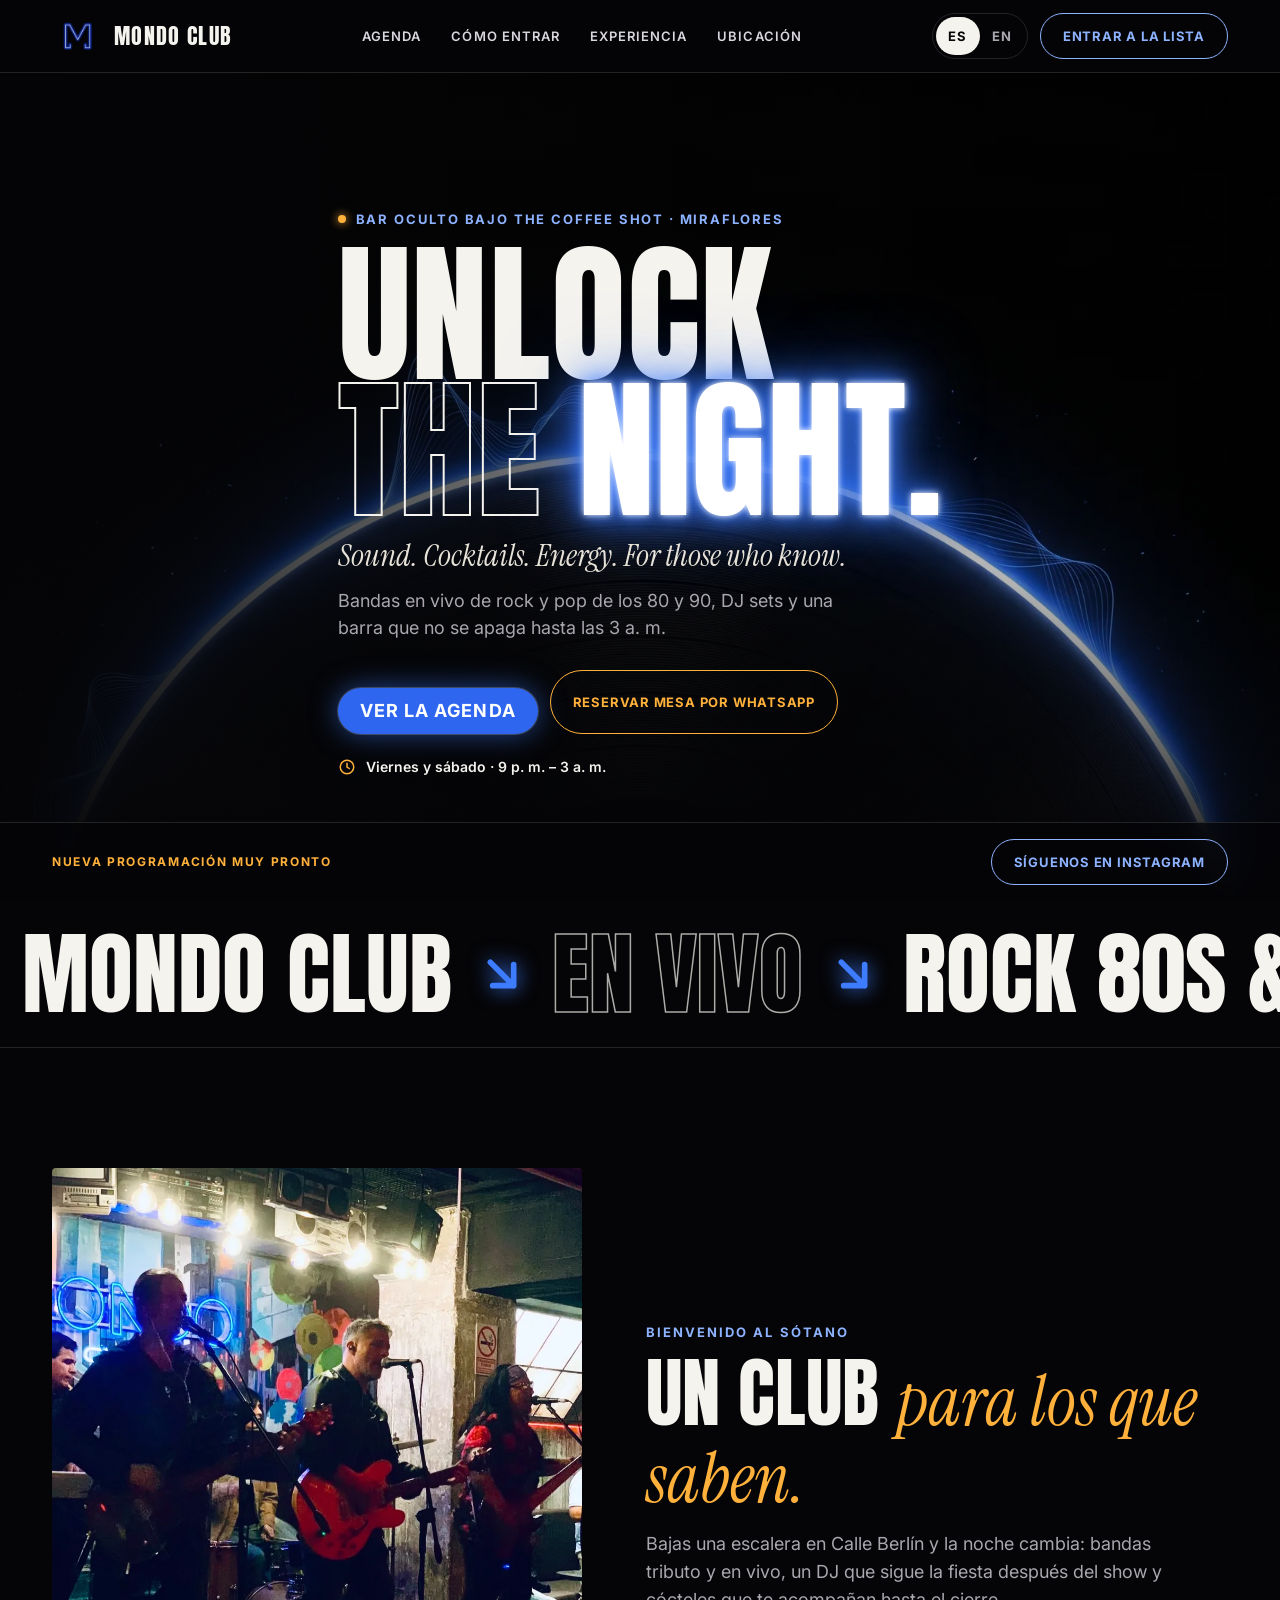
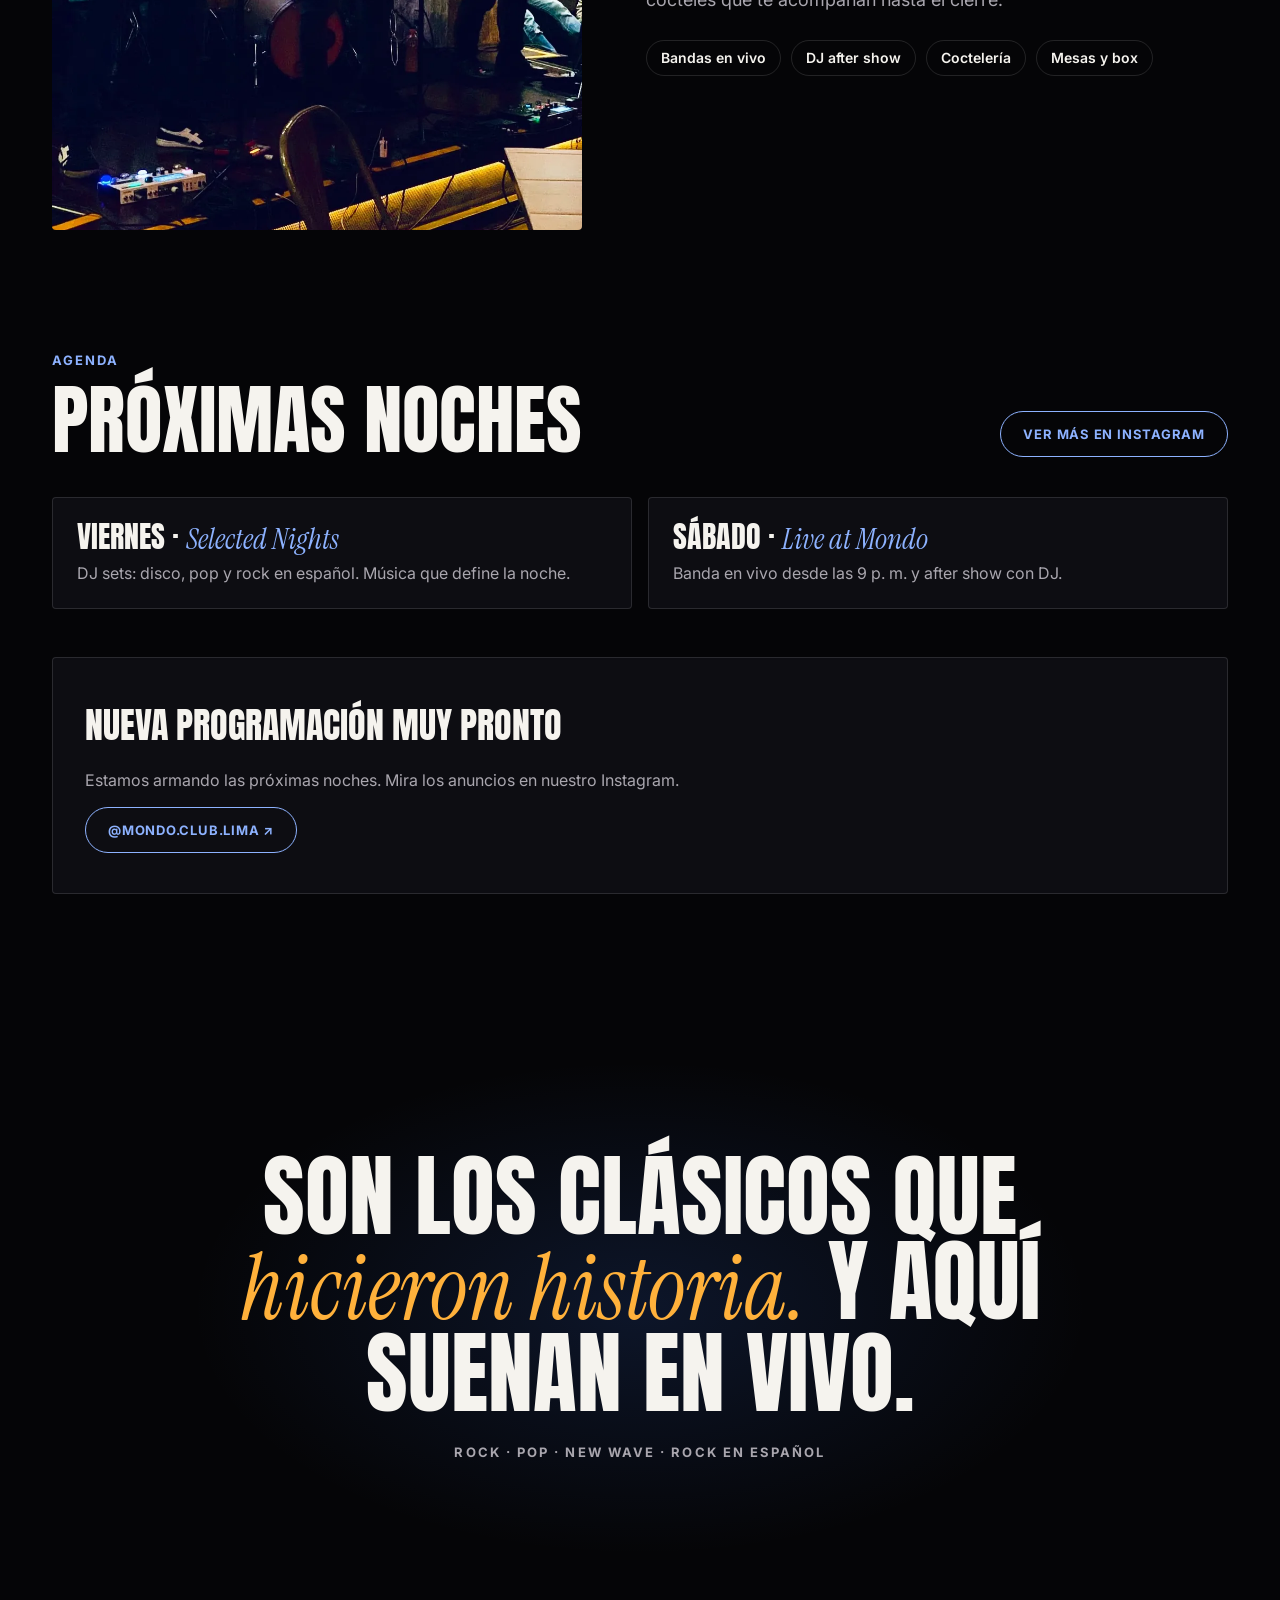
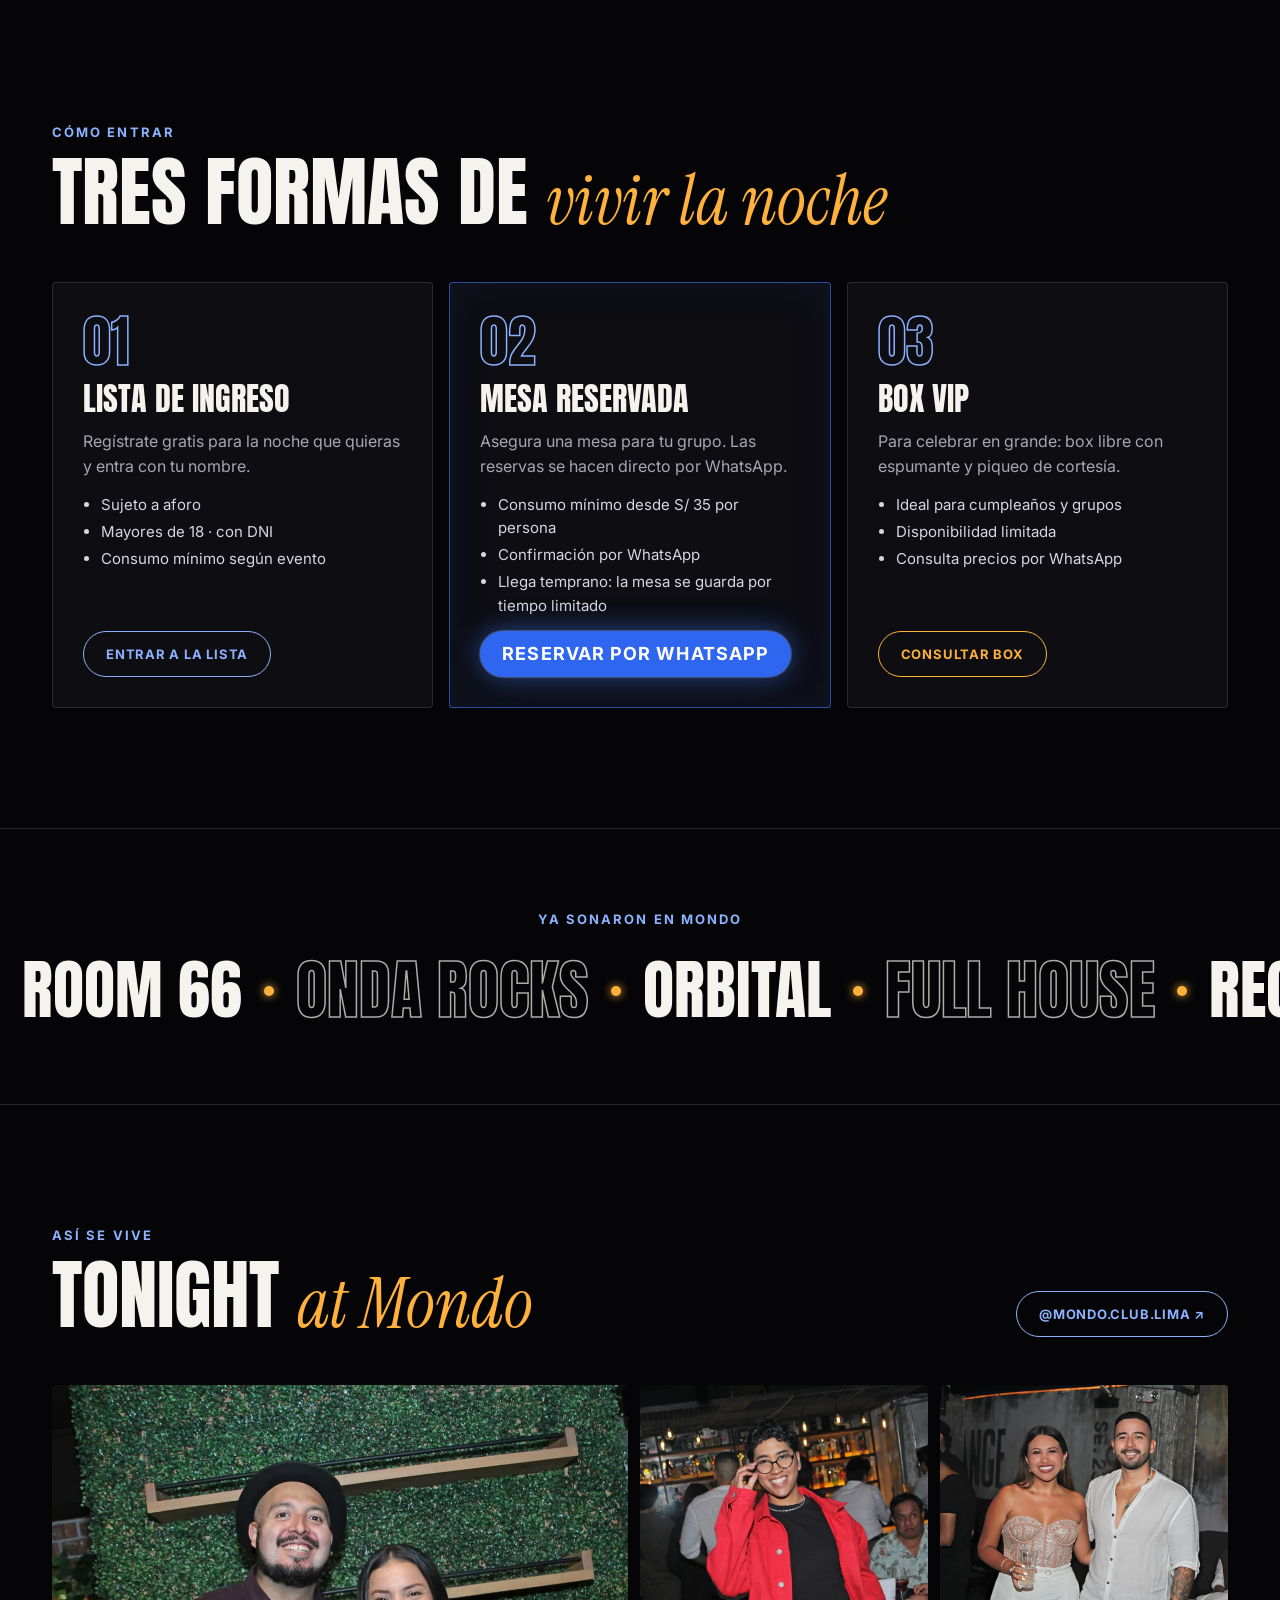
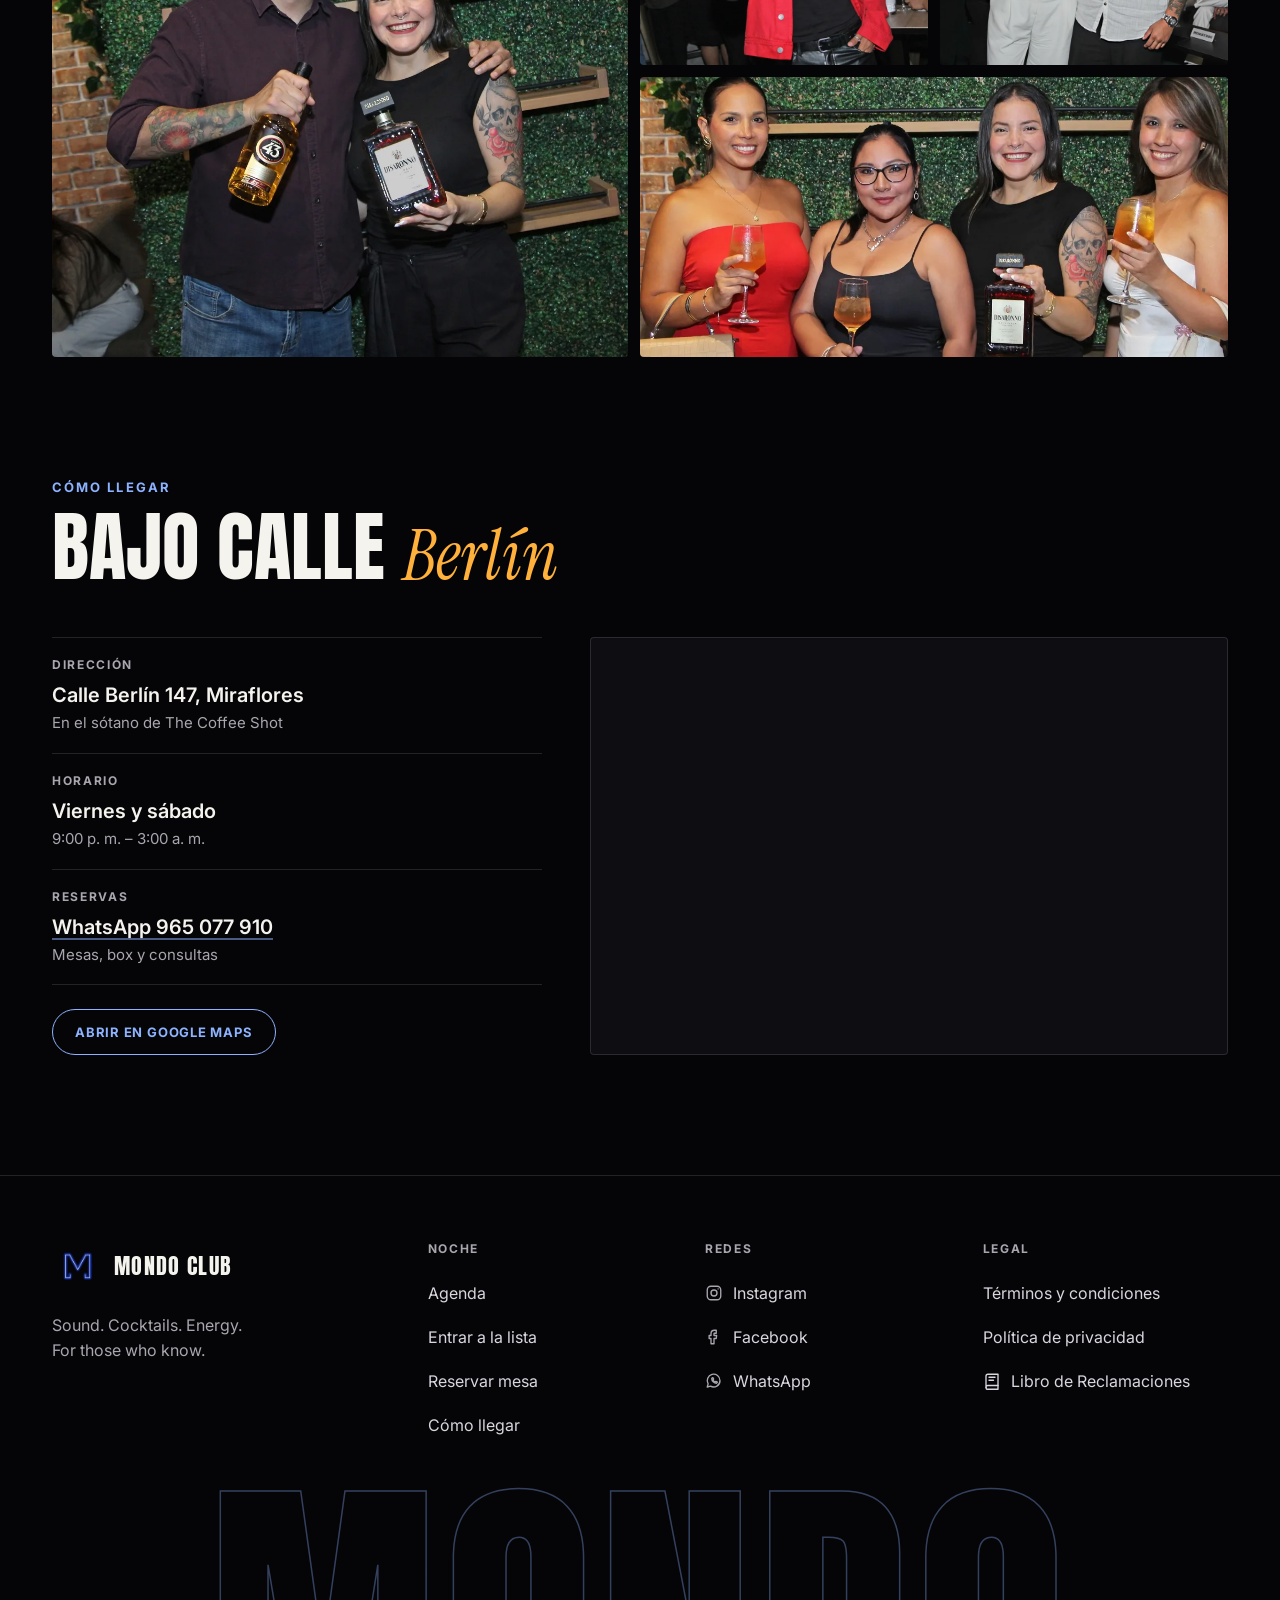
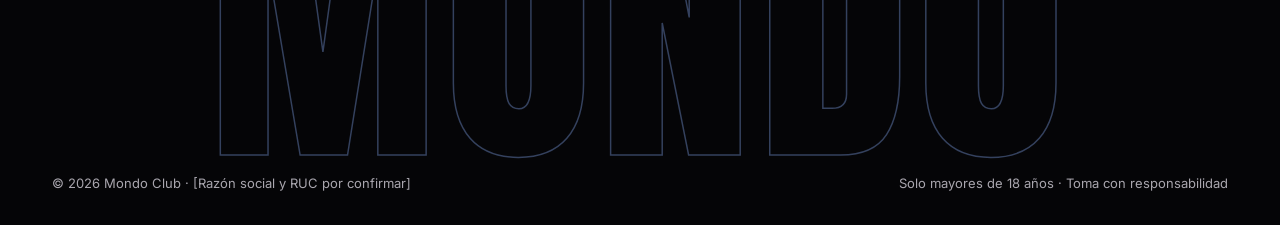
==== index.html @ 10ace1ef "feat: finished first version." ====
<!doctype html>
<html lang="es">
<head>
<meta charset="utf-8">
<meta name="viewport" content="width=device-width, initial-scale=1, viewport-fit=cover">
<title>Mondo Club · Bar oculto con música en vivo en Miraflores</title>
<meta name="description" content="Mondo Club: bar oculto bajo The Coffee Shot en Calle Berlín 147, Miraflores. Bandas en vivo de rock y pop de los 80 y 90, DJ sets y coctelería. Viernes y sábado de 9 p. m. a 3 a. m.">
<meta name="theme-color" content="#050507">
<meta property="og:type" content="website">
<meta property="og:title" content="Mondo Club · Unlock the night">
<meta property="og:description" content="Sound. Cocktails. Energy. For those who know. Calle Berlín 147, Miraflores.">
<meta property="og:image" content="assets/img/photos/banda-en-vivo.webp">
<meta name="twitter:card" content="summary_large_image">
<link rel="icon" href="assets/img/logo-neon.png">
<link rel="preconnect" href="https://fonts.googleapis.com">
<link rel="preconnect" href="https://fonts.gstatic.com" crossorigin>
<link rel="stylesheet" href="https://fonts.googleapis.com/css2?family=Anton&family=Instrument+Serif:ital@0;1&family=Inter:wght@400;500;600;700&display=swap">
<link rel="preload" as="image" href="assets/img/hero-plate.webp">
<link rel="stylesheet" href="css/styles.css">
<script src="js/data.js" defer></script>
<script src="js/i18n.js" defer></script>
<script src="js/app.js" defer></script>
</head>
<body>
<a class="skip" href="#main" data-i18n="a11y.skip">Saltar al contenido</a>

<!-- ===== Header ===== -->
<header class="hdr" id="hdr">
  <div class="wrap hdr-in">
    <a class="logo" href="#top" data-i18n-aria="a11y.home"><img src="assets/img/logo-neon.png" alt="" width="52" height="52"><span>Mondo Club</span></a>
    <nav data-i18n-aria="a11y.nav">
      <ul class="nav">
        <li><a href="#agenda" data-i18n="nav.agenda">Agenda</a></li>
        <li><a href="#entrar" data-i18n="nav.access">Cómo entrar</a></li>
        <li><a href="#experiencia" data-i18n="nav.exp">Experiencia</a></li>
        <li><a href="#ubicacion" data-i18n="nav.loc">Ubicación</a></li>
      </ul>
    </nav>
    <div class="hdr-r">
      <div class="lang" role="group" data-i18n-aria="a11y.lang">
        <button type="button" aria-pressed="true" data-act="lang" data-lang="es" lang="es"><span aria-hidden="true">ES</span><span class="sr">Español</span></button>
        <button type="button" aria-pressed="false" data-act="lang" data-lang="en" lang="en"><span aria-hidden="true">EN</span><span class="sr">English</span></button>
      </div>
      <a class="pill o hdr-cta" href="https://forms.gle/h2JjWmoWEDdMUpsX8" target="_blank" rel="noopener" data-link="list" data-i18n="nav.list">Entrar a la lista</a>
      <button type="button" class="burger" aria-expanded="false" aria-controls="mmenu" data-act="toggleMenu">
        <svg class="ic-open" width="20" height="20" viewBox="0 0 24 24" fill="none" stroke="currentColor" stroke-width="2" stroke-linecap="round" aria-hidden="true"><path d="M4 7h16M4 12h16M4 17h16"/></svg>
        <svg class="ic-close" hidden width="20" height="20" viewBox="0 0 24 24" fill="none" stroke="currentColor" stroke-width="2" stroke-linecap="round" aria-hidden="true"><path d="M6 6l12 12M18 6L6 18"/></svg>
      </button>
    </div>
  </div>
  <nav class="mmenu" id="mmenu" data-i18n-aria="a11y.mobileNav" hidden>
    <ul>
      <li><a href="#agenda" data-act="closeMenu" data-i18n="nav.agenda">Agenda</a></li>
      <li><a href="#entrar" data-act="closeMenu" data-i18n="nav.access">Cómo entrar</a></li>
      <li><a href="#experiencia" data-act="closeMenu" data-i18n="nav.exp">Experiencia</a></li>
      <li><a href="#ubicacion" data-act="closeMenu" data-i18n="nav.loc">Ubicación</a></li>
    </ul>
    <a class="pill p" href="https://forms.gle/h2JjWmoWEDdMUpsX8" target="_blank" rel="noopener" data-link="list" data-i18n="nav.list">Entrar a la lista</a>
  </nav>
</header>

<main id="main">

<!-- ===== Hero ===== -->
<section class="hero" id="top">
  <div class="hero-media" id="hero-media" aria-hidden="true">
    <img src="assets/img/hero-plate.webp" alt="" fetchpriority="high">
  </div>
  <div class="wrap hero-in">
    <p class="kicker"><i aria-hidden="true"></i><span data-i18n="hero.kicker">Bar oculto bajo The Coffee Shot · Miraflores</span></p>
    <h1 class="mega"><span class="mega-1">Unlock</span> <span class="out">the</span> <span class="neon">night.</span></h1>
    <p class="tag">Sound. Cocktails. Energy. For those who know.</p>
    <p class="lede" data-i18n="hero.lede"></p>
    <div class="hero-ctas">
      <a class="pill p" href="#agenda" data-i18n="hero.cta1">Ver la agenda</a>
      <a class="pill a" href="https://wa.me/51965077910" target="_blank" rel="noopener" data-link="wa:general" data-i18n="hero.cta2">Reservar mesa por WhatsApp</a>
    </div>
    <p class="hours"><svg width="18" height="18" viewBox="0 0 24 24" fill="none" stroke="currentColor" stroke-width="2" stroke-linecap="round" aria-hidden="true"><circle cx="12" cy="12" r="9"/><path d="M12 7v5l3 2"/></svg><span data-i18n="hero.hours">Viernes y sábado · 9 p. m. – 3 a. m.</span></p>
  </div>
  <!-- next night bar: filled by js/app.js -->
  <div class="next"><div class="wrap next-in" id="next"></div></div>
</section>

<!-- ===== Marquee ===== -->
<div class="mq" aria-hidden="true"><div class="mq-t" id="mq"></div></div>

<!-- ===== Welcome ===== -->
<section class="sec" id="experiencia" aria-labelledby="welcome-h">
  <div class="wrap welcome rv">
    <figure class="photo welcome-ph"><img src="assets/img/photos/banda-en-vivo.webp" alt="" data-i18n-alt="welcome.img" loading="lazy" width="1000" height="1320"></figure>
    <div>
      <p class="eyebrow" data-i18n="welcome.eyebrow">Bienvenido al sótano</p>
      <h2 class="h2" id="welcome-h"><span data-i18n="welcome.h1">Un club</span> <em data-i18n="welcome.h2">para los que saben.</em></h2>
      <p class="p" data-i18n="welcome.p"></p>
      <ul class="facts" data-list="welcome.facts"></ul>
    </div>
  </div>
</section>

<!-- ===== Agenda ===== -->
<section class="sec sec-tight" id="agenda" aria-labelledby="agenda-h">
  <div class="wrap rv">
    <div class="sec-head">
      <div><p class="eyebrow" data-i18n="agenda.eyebrow">Agenda</p><h2 class="h2" id="agenda-h" tabindex="-1" data-i18n="agenda.title">Próximas noches</h2></div>
      <a class="pill o" href="https://www.instagram.com/mondo.club.lima/" target="_blank" rel="noopener" data-i18n="agenda.more">Ver más en Instagram</a>
    </div>
    <div class="week">
      <div><p class="week-t"><span data-i18n="agenda.friT">Viernes</span> · <em data-i18n="agenda.friN">Selected Nights</em></p><p data-i18n="agenda.friP"></p></div>
      <div><p class="week-t"><span data-i18n="agenda.satT">Sábado</span> · <em data-i18n="agenda.satN">Live at Mondo</em></p><p data-i18n="agenda.satP"></p></div>
    </div>
    <!-- event rows + flyer preview: filled by js/app.js -->
    <div class="ag" id="agenda-list"></div>
  </div>
</section>

<!-- ===== Statement ===== -->
<section class="stmt">
  <div class="wrap rv">
    <p class="stmt-t"><span data-i18n="stmt.a">Son los clásicos que</span> <em data-i18n="stmt.b">hicieron historia.</em> <span data-i18n="stmt.c">Y aquí suenan en vivo.</span></p>
    <p class="stmt-g" data-i18n="stmt.genres">Rock · Pop · New wave · Rock en español</p>
  </div>
</section>

<!-- ===== Access ===== -->
<section class="sec" id="entrar" aria-labelledby="entrar-h">
  <div class="wrap rv">
    <p class="eyebrow" data-i18n="access.eyebrow">Cómo entrar</p>
    <h2 class="h2" id="entrar-h"><span data-i18n="access.h1">Tres formas de</span> <em data-i18n="access.h2">vivir la noche</em></h2>
    <div class="acc">
      <article>
        <span class="n" aria-hidden="true">01</span>
        <h3 data-i18n="access.a.t">Lista de ingreso</h3>
        <p data-i18n="access.a.p"></p>
        <ul data-list="access.a.li"></ul>
        <a class="pill o" href="https://forms.gle/h2JjWmoWEDdMUpsX8" target="_blank" rel="noopener" data-link="list" data-i18n="access.a.cta">Entrar a la lista</a>
      </article>
      <article class="hl">
        <span class="n" aria-hidden="true">02</span>
        <h3 data-i18n="access.b.t">Mesa reservada</h3>
        <p data-i18n="access.b.p"></p>
        <ul data-list="access.b.li"></ul>
        <a class="pill p" href="https://wa.me/51965077910" target="_blank" rel="noopener" data-link="wa:general" data-i18n="access.b.cta">Reservar por WhatsApp</a>
      </article>
      <article>
        <span class="n" aria-hidden="true">03</span>
        <h3 data-i18n="access.c.t">Box VIP</h3>
        <p data-i18n="access.c.p"></p>
        <ul data-list="access.c.li"></ul>
        <a class="pill a" href="https://wa.me/51965077910" target="_blank" rel="noopener" data-link="wa:box" data-i18n="access.c.cta">Consultar box</a>
      </article>
    </div>
  </div>
</section>

<!-- ===== Bands ===== -->
<section class="bands" data-i18n-aria="a11y.bands">
  <p class="eyebrow" data-i18n="bandsT">Ya sonaron en Mondo</p>
  <div class="mq-clip"><div class="mq-t" id="bands"></div></div>
</section>

<!-- ===== Gallery ===== -->
<section class="sec" aria-labelledby="gal-h">
  <div class="wrap rv">
    <div class="sec-head">
      <div><p class="eyebrow" data-i18n="gallery.eyebrow">Así se vive</p><h2 class="h2" id="gal-h"><span data-i18n="gallery.h1">Tonight</span> <em data-i18n="gallery.h2">at Mondo</em></h2></div>
      <a class="pill o" href="https://www.instagram.com/mondo.club.lima/" target="_blank" rel="noopener">@mondo.club.lima ↗</a>
    </div>
    <div class="gal">
      <figure class="photo"><img src="assets/img/photos/noche-1.webp" alt="" data-i18n-alt="gallery.img.0" loading="lazy" width="1100" height="1100"></figure>
      <figure class="photo"><img src="assets/img/photos/noche-2.webp" alt="" data-i18n-alt="gallery.img.1" loading="lazy" width="800" height="800"></figure>
      <figure class="photo"><img src="assets/img/photos/noche-3.webp" alt="" data-i18n-alt="gallery.img.2" loading="lazy" width="800" height="800"></figure>
      <figure class="photo"><img src="assets/img/photos/noche-4.webp" alt="" data-i18n-alt="gallery.img.3" loading="lazy" width="1100" height="1100"></figure>
    </div>
  </div>
</section>

<!-- ===== Location ===== -->
<section class="sec sec-tight" id="ubicacion" aria-labelledby="loc-h">
  <div class="wrap rv">
    <p class="eyebrow" data-i18n="loc.eyebrow">Cómo llegar</p>
    <h2 class="h2" id="loc-h"><span data-i18n="loc.h1">Bajo Calle</span> <em data-i18n="loc.h2">Berlín</em></h2>
    <div class="loc">
      <div>
        <dl>
          <div><dt data-i18n="loc.addrL">Dirección</dt><dd>Calle Berlín 147, Miraflores <small data-i18n="loc.addrS">En el sótano de The Coffee Shot</small></dd></div>
          <div><dt data-i18n="loc.hoursL">Horario</dt><dd><span data-i18n="loc.hoursV">Viernes y sábado</span> <small data-i18n="loc.hoursS">9:00 p. m. – 3:00 a. m.</small></dd></div>
          <div><dt data-i18n="loc.resL">Reservas</dt><dd><a href="https://wa.me/51965077910" target="_blank" rel="noopener" data-link="wa:general">WhatsApp 965 077 910</a> <small data-i18n="loc.resS">Mesas, box y consultas</small></dd></div>
        </dl>
        <a class="pill o loc-btn" href="https://www.google.com/maps/search/?api=1&amp;query=Calle+Berl%C3%ADn+147+Miraflores+Lima" target="_blank" rel="noopener" data-i18n="loc.maps">Abrir en Google Maps</a>
      </div>
      <div class="map"><iframe src="https://www.google.com/maps?q=Calle+Berl%C3%ADn+147,+Miraflores,+Lima,+Per%C3%BA&amp;z=17&amp;output=embed" title="Mapa de Calle Berlín 147, Miraflores" data-i18n-title="loc.map" loading="lazy" referrerpolicy="no-referrer-when-downgrade" allowfullscreen></iframe></div>
    </div>
  </div>
</section>

</main>

<!-- ===== Footer ===== -->
<footer class="foot">
  <div class="wrap">
    <div class="foot-g">
      <div>
        <a class="logo" href="#top" data-i18n-aria="a11y.home"><img src="assets/img/logo-neon.png" alt="" width="52" height="52" loading="lazy"><span>Mondo Club</span></a>
        <p class="foot-tag">Sound. Cocktails. Energy.<br>For those who know.</p>
      </div>
      <div>
        <h2 data-i18n="foot.night">Noche</h2>
        <ul>
          <li><a href="#agenda" data-i18n="foot.agenda">Agenda</a></li>
          <li><a href="https://forms.gle/h2JjWmoWEDdMUpsX8" target="_blank" rel="noopener" data-link="list" data-i18n="foot.list">Entrar a la lista</a></li>
          <li><a href="https://wa.me/51965077910" target="_blank" rel="noopener" data-link="wa:general" data-i18n="foot.table">Reservar mesa</a></li>
          <li><a href="https://www.google.com/maps/dir/?api=1&amp;destination=Calle+Berl%C3%ADn+147%2C+Miraflores%2C+Lima%2C+Per%C3%BA" target="_blank" rel="noopener" data-link="maps" data-i18n="foot.loc">Cómo llegar</a></li>
        </ul>
      </div>
      <div>
        <h2 data-i18n="foot.social">Redes</h2>
        <ul>
          <li><a class="soc" href="https://www.instagram.com/mondo.club.lima/" target="_blank" rel="noopener"><svg width="18" height="18" viewBox="0 0 24 24" fill="none" stroke="currentColor" stroke-width="1.8" stroke-linecap="round" stroke-linejoin="round" aria-hidden="true"><rect x="3" y="3" width="18" height="18" rx="5"/><circle cx="12" cy="12" r="4"/><path d="M17.5 6.5v.01"/></svg>Instagram</a></li>
          <li><a class="soc" href="https://www.facebook.com/mondoclublima" target="_blank" rel="noopener"><svg width="18" height="18" viewBox="0 0 24 24" fill="none" stroke="currentColor" stroke-width="1.8" stroke-linecap="round" stroke-linejoin="round" aria-hidden="true"><path d="M15 3h-2.5A4.5 4.5 0 0 0 8 7.5V10H5.5v4H8v7h4v-7h3l.5-4H12V7.5A.5.5 0 0 1 12.5 7H15z"/></svg>Facebook</a></li>
          <li><a class="soc" href="https://wa.me/51965077910" target="_blank" rel="noopener" data-link="wa:general"><svg width="18" height="18" viewBox="0 0 24 24" fill="none" stroke="currentColor" stroke-width="1.8" stroke-linecap="round" stroke-linejoin="round" aria-hidden="true"><path d="M20 11.5a8.5 8.5 0 0 1-12.6 7.4L3 20l1.2-4.2A8.5 8.5 0 1 1 20 11.5z"/><path d="M9 8.5c0 3.5 3 6.5 6.5 6.5l1-1.5-2-1-1 .8a5 5 0 0 1-2.8-2.8l.8-1-1-2z"/></svg>WhatsApp</a></li>
        </ul>
      </div>
      <div>
        <h2 data-i18n="foot.legal">Legal</h2>
        <ul>
          <li><a href="terminos.html" data-i18n="foot.terms">Términos y condiciones</a></li>
          <li><a href="privacidad.html" data-i18n="foot.priv">Política de privacidad</a></li>
          <li><a class="lr-link" href="libro-de-reclamaciones.html"><svg width="18" height="18" viewBox="0 0 24 24" fill="none" stroke="currentColor" stroke-width="1.8" stroke-linecap="round" stroke-linejoin="round" aria-hidden="true"><path d="M4 5.5A2.5 2.5 0 0 1 6.5 3H20v15H6.5A2.5 2.5 0 0 0 4 20.5z"/><path d="M4 20.5A2.5 2.5 0 0 0 6.5 23H20v-5"/><path d="M8 7h8M8 11h6"/></svg><span data-i18n="foot.book">Libro de Reclamaciones</span></a></li>
        </ul>
      </div>
    </div>
    <p class="foot-big" aria-hidden="true">Mondo</p>
    <div class="foot-copy"><span data-i18n="foot.copy"></span><span data-i18n="foot.age"></span></div>
  </div>
</footer>
</body>
</html>
---- css/styles.css ----
/* ==========================================================
   MONDO CLUB — landing styles
   Neon blue (brand) + warm stage light, poster typography.
   ========================================================== */

:root{
  --bg:#050507;
  --bg-2:#0D0D12;
  --ink:#F5F3EE;
  --ink-2:#D9D6DE;
  --muted:#A9A6AE;
  --line:rgba(255,255,255,.12);
  --neon:#3D7BFF;
  --neon-btn:#2F66F0;
  --neon-hi:#8DB2FF;
  --neon-glow:rgba(61,123,255,.55);
  --amber:#FFB13B;
  --red:#FF4438;
  --display:Anton,Impact,"Arial Narrow",sans-serif;
  --serif:"Instrument Serif",Georgia,serif;
  --sans:Inter,ui-sans-serif,system-ui,-apple-system,"Segoe UI",Roboto,Arial,sans-serif;
  --hdr-h:72px;
}

*{box-sizing:border-box}
[hidden]{display:none!important}
html{scroll-behavior:smooth;-webkit-text-size-adjust:100%}
body{margin:0;background:var(--bg);color:var(--ink);font-family:var(--sans);font-size:16px;line-height:1.55;-webkit-font-smoothing:antialiased;overflow-x:hidden}
img,video,iframe{max-width:100%}
a{color:inherit}
button{font-family:inherit}
:focus-visible{outline:2px solid var(--neon-hi);outline-offset:3px}
.sr{position:absolute!important;width:1px;height:1px;padding:0;margin:-1px;overflow:hidden;clip:rect(0 0 0 0);white-space:nowrap;border:0}
.skip{position:absolute;left:16px;top:-80px;z-index:200;background:var(--ink);color:var(--bg);padding:12px 18px;border-radius:999px;font-weight:700;text-decoration:none}
.skip:focus{top:12px}
.wrap{max-width:1240px;margin:0 auto;padding:0 32px}

/* ---------- buttons ---------- */
.pill{display:inline-flex;align-items:center;justify-content:center;gap:8px;min-height:46px;padding:0 22px;border-radius:999px;font-size:13px;font-weight:700;letter-spacing:.06em;text-transform:uppercase;text-decoration:none;white-space:nowrap;cursor:pointer;transition:background .2s ease,color .2s ease,box-shadow .25s ease,border-color .2s ease}
.pill.o{border:1px solid var(--neon-hi);color:var(--neon-hi)}
.pill.o:hover{background:var(--neon-hi);color:var(--bg)}
.pill.p{background:var(--neon-btn);color:#fff;box-shadow:0 0 0 1px rgba(255,255,255,.18),0 0 28px var(--neon-glow)}
.pill.p:hover{box-shadow:0 0 0 1px rgba(255,255,255,.32),0 0 46px var(--neon-glow)}
.pill.a{border:1px solid var(--amber);color:var(--amber)}
.pill.a:hover{background:var(--amber);color:#1A1205}

/* ---------- header ---------- */
.hdr{position:sticky;top:0;z-index:50;background:rgba(5,5,7,.82);-webkit-backdrop-filter:blur(14px);backdrop-filter:blur(14px);border-bottom:1px solid var(--line)}
.hdr-in{height:var(--hdr-h);display:flex;align-items:center;justify-content:space-between;gap:20px}
.logo{display:inline-flex;align-items:center;gap:10px;text-decoration:none;min-height:44px}
.logo img{width:52px;height:52px;display:block}
.logo span{font-family:var(--display);font-size:22px;letter-spacing:.06em;text-transform:uppercase}
.nav{display:flex;gap:30px;list-style:none;margin:0;padding:0}
.nav a{display:inline-flex;align-items:center;min-height:44px;font-size:13px;font-weight:600;letter-spacing:.08em;text-transform:uppercase;text-decoration:none;color:var(--ink-2)}
.nav a:hover{color:var(--neon-hi)}
.hdr-r{display:flex;align-items:center;gap:12px}
.lang{display:inline-flex;padding:3px;border-radius:999px;border:1px solid var(--line)}
.lang button{min-width:44px;height:38px;padding:0 10px;border:0;border-radius:999px;background:transparent;color:var(--muted);font-size:13px;font-weight:700;letter-spacing:.06em;cursor:pointer}
.lang button:hover{color:var(--ink)}
.lang button[aria-pressed="true"]{background:var(--ink);color:var(--bg)}
.burger{display:none;width:44px;height:44px;border-radius:999px;border:1px solid var(--line);background:none;color:var(--ink);align-items:center;justify-content:center;cursor:pointer;padding:0}
.mmenu{border-top:1px solid var(--line);padding:8px 16px 20px;background:var(--bg)}
.mmenu ul{list-style:none;margin:0;padding:0}
.mmenu li a{display:flex;align-items:center;min-height:56px;border-bottom:1px solid var(--line);font-family:var(--display);font-size:28px;text-transform:uppercase;text-decoration:none}
.mmenu .pill{width:100%;margin-top:18px}

/* ---------- hero ---------- */
.hero{position:relative;min-height:calc(100vh - var(--hdr-h));min-height:calc(100svh - var(--hdr-h));display:flex;flex-direction:column;justify-content:flex-end;overflow:hidden;isolation:isolate}
.hero-media{position:absolute;inset:0;z-index:-2}
.hero-media img,.hero-media video{position:absolute;inset:0;width:100%;height:100%;object-fit:cover;display:block}
.hero-media video{opacity:0;transition:opacity .8s ease}
.hero-media video.on{opacity:.9}
.hero::after{content:"";position:absolute;inset:0;z-index:-1;background:linear-gradient(90deg,rgba(5,5,7,.92) 0%,rgba(5,5,7,.55) 45%,rgba(5,5,7,.1) 100%),linear-gradient(0deg,var(--bg) 0%,transparent 40%)}
.hero-in{padding-top:72px;padding-bottom:44px}
.kicker{display:inline-flex;align-items:center;gap:10px;margin:0;font-size:13px;font-weight:700;letter-spacing:.14em;text-transform:uppercase;color:var(--neon-hi)}
.kicker i{flex:none;width:8px;height:8px;border-radius:50%;background:var(--amber);box-shadow:0 0 10px var(--amber)}
.mega{margin:18px 0 0;font-family:var(--display);font-weight:400;font-size:clamp(64px,12vw,188px);line-height:.88;letter-spacing:.005em;text-transform:uppercase}
.mega-1{display:block}
.mega .out{color:transparent;-webkit-text-stroke:2px var(--ink)}
.mega .neon{color:#fff;text-shadow:0 0 6px #fff,0 0 18px var(--neon),0 0 42px var(--neon),0 0 80px var(--neon-glow)}
.tag{margin:20px 0 0;font-family:var(--serif);font-style:italic;font-size:clamp(22px,2.4vw,32px);line-height:1.2;color:#E7E2D8}
.lede{margin:12px 0 0;max-width:540px;font-size:18px;color:var(--muted)}
.hero-ctas{display:flex;flex-wrap:wrap;gap:12px;margin-top:28px}
.hours{display:flex;align-items:center;gap:10px;margin:22px 0 0;font-size:14px;font-weight:600}
.hours svg{flex:none;color:var(--amber)}
.next{border-top:1px solid var(--line);background:rgba(5,5,7,.72);-webkit-backdrop-filter:blur(10px);backdrop-filter:blur(10px)}
.next-in{display:flex;flex-wrap:wrap;align-items:center;gap:10px 24px;padding-top:16px;padding-bottom:16px;min-height:78px}
.next-l{font-size:12px;font-weight:700;letter-spacing:.14em;text-transform:uppercase;color:var(--amber)}
.next-d{font-family:var(--display);font-size:26px;letter-spacing:.02em}
.next-n{font-weight:600}
.next-n small{display:block;font-weight:400;color:var(--muted);font-size:14px}
.next .pill{margin-left:auto}

/* ---------- marquees ---------- */
.mq{overflow:hidden;border-bottom:1px solid var(--line);padding:26px 0}
.mq-clip{overflow:hidden}
.mq-t{display:flex;align-items:center;width:max-content;animation:mq 40s linear infinite}
.mq-t span{font-family:var(--display);font-size:clamp(44px,7vw,96px);line-height:1.05;text-transform:uppercase;padding:0 22px;white-space:nowrap}
.mq-t .o{color:transparent;-webkit-text-stroke:1.5px rgba(245,243,238,.7)}
.mq-t svg{flex:none;color:var(--neon);filter:drop-shadow(0 0 10px var(--neon))}
.mq-t i{flex:none;width:10px;height:10px;border-radius:50%;background:var(--amber);box-shadow:0 0 10px var(--amber)}
@keyframes mq{to{transform:translateX(-50%)}}

/* ---------- sections ---------- */
.sec{padding:120px 0;scroll-margin-top:var(--hdr-h)}
.sec-tight{padding-top:0}
.eyebrow{margin:0;font-size:13px;font-weight:700;letter-spacing:.16em;text-transform:uppercase;color:var(--neon-hi)}
.h2{margin:14px 0 0;font-family:var(--display);font-weight:400;font-size:clamp(44px,6vw,88px);line-height:.95;text-transform:uppercase}
.h2:focus{outline:none}
.h2 em,.week-t em,.stmt-t em{font-family:var(--serif);font-style:italic;font-weight:400;text-transform:none}
.h2 em{color:var(--amber);font-size:.9em}
.p{margin:18px 0 0;max-width:560px;font-size:18px;color:var(--muted)}
.sec-head{display:flex;flex-wrap:wrap;align-items:flex-end;justify-content:space-between;gap:20px}
.photo{position:relative;margin:0;overflow:hidden;border-radius:4px;background:var(--bg-2)}
.photo img{width:100%;height:100%;object-fit:cover;display:block}
.rv-on .rv{opacity:0;transform:translateY(18px);transition:opacity .8s ease-out,transform .8s ease-out}
.rv-on .rv[data-in]{opacity:1;transform:none}

/* welcome */
.welcome{display:grid;grid-template-columns:minmax(0,1fr) minmax(0,1.1fr);gap:64px;align-items:center}
.welcome-ph{aspect-ratio:4/5}
.facts{display:flex;flex-wrap:wrap;gap:10px;list-style:none;margin:26px 0 0;padding:0}
.facts li{display:inline-flex;align-items:center;min-height:36px;padding:0 14px;border-radius:999px;border:1px solid var(--line);font-size:14px;font-weight:600}

/* agenda */
.week{display:grid;grid-template-columns:repeat(2,minmax(0,1fr));gap:16px;margin-top:40px}
.week>div{padding:22px 24px;border:1px solid var(--line);border-radius:4px;background:var(--bg-2)}
.week p{margin:6px 0 0;color:var(--muted)}
.week .week-t{margin:0;font-family:var(--display);font-size:30px;line-height:1.1;text-transform:uppercase;color:var(--ink)}
.week-t em{color:var(--neon-hi);font-size:.95em}
.ag{display:grid;grid-template-columns:minmax(0,1.5fr) minmax(0,1fr);gap:48px;margin-top:48px;align-items:start}
.rows{border-top:1px solid var(--line)}
.row{display:grid;grid-template-columns:120px minmax(0,1fr) auto;gap:24px;align-items:center;padding:26px 8px;border-bottom:1px solid var(--line);transition:background .2s ease}
.row.on{background:linear-gradient(90deg,rgba(61,123,255,.1),transparent 70%)}
.row .row-d{margin:0;font-family:var(--display);font-size:34px;line-height:1;color:var(--ink)}
.row-d small{display:block;margin-bottom:6px;font-family:var(--sans);font-size:12px;font-weight:700;letter-spacing:.14em;color:var(--amber)}
.row-thumb{display:none;margin:0}
.row h3{margin:0;font-family:var(--display);font-weight:400;font-size:clamp(26px,2.6vw,36px);line-height:1;text-transform:uppercase}
.row p{margin:8px 0 0;color:var(--muted);font-size:15px}
.row .price{margin-top:10px;font-size:14px;font-weight:600;color:var(--ink-2)}
.chips{display:flex;flex-wrap:wrap;gap:6px;margin:10px 0 0;padding:0;list-style:none}
.chip{display:inline-flex;align-items:center;gap:6px;min-height:26px;padding:0 10px;border-radius:999px;font-size:12px;font-weight:700;letter-spacing:.06em;text-transform:uppercase;border:1px solid var(--line);color:var(--ink-2)}
.chip.live{border-color:rgba(255,177,59,.6);color:var(--amber)}
.chip.live::before{content:"";width:6px;height:6px;border-radius:50%;background:var(--amber);box-shadow:0 0 8px var(--amber)}
.chip.dj{border-color:rgba(141,178,255,.55);color:var(--neon-hi)}
.row-acts{display:flex;flex-direction:column;gap:8px;align-items:stretch}
.poster{position:sticky;top:calc(var(--hdr-h) + 24px);margin:0;aspect-ratio:4/5;border-radius:4px;overflow:hidden;border:1px solid var(--line);background:var(--bg-2)}
.poster img{width:100%;height:100%;object-fit:cover;display:block;transition:opacity .25s ease}
.empty{margin-top:48px;padding:40px 32px;border:1px solid var(--line);border-radius:4px;background:var(--bg-2);display:flex;flex-direction:column;align-items:flex-start;gap:14px}
.empty h3{margin:0;font-family:var(--display);font-weight:400;font-size:36px;text-transform:uppercase}
.empty p{margin:0;color:var(--muted)}

/* statement */
.stmt{padding:140px 0;text-align:center;background:radial-gradient(50% 60% at 50% 50%,rgba(61,123,255,.14),transparent 70%)}
.stmt-t{margin:0 auto;max-width:1000px;font-family:var(--display);font-size:clamp(44px,7vw,108px);line-height:.95;text-transform:uppercase}
.stmt-t em{color:var(--amber)}
.stmt-g{margin:26px 0 0;font-size:13px;font-weight:700;letter-spacing:.16em;text-transform:uppercase;color:var(--muted)}

/* access */
.acc{display:grid;grid-template-columns:repeat(3,minmax(0,1fr));gap:16px;margin-top:48px}
.acc article{display:flex;flex-direction:column;gap:14px;padding:30px;border-radius:4px;border:1px solid var(--line);background:var(--bg-2)}
.acc article.hl{border-color:rgba(61,123,255,.6);box-shadow:inset 0 0 40px rgba(61,123,255,.08)}
.acc .n{font-family:var(--display);font-size:56px;line-height:1;color:transparent;-webkit-text-stroke:1.5px var(--neon-hi)}
.acc h3{margin:0;font-family:var(--display);font-weight:400;font-size:32px;line-height:1;text-transform:uppercase}
.acc p{margin:0;color:var(--muted)}
.acc ul{margin:0;padding-left:18px;color:var(--ink-2);display:flex;flex-direction:column;gap:4px;font-size:15px}
.acc .pill{margin-top:auto;align-self:flex-start}

/* bands */
.bands{padding:80px 0;border-top:1px solid var(--line);border-bottom:1px solid var(--line)}
.bands .eyebrow{text-align:center;margin-bottom:28px}
.bands .mq-t{animation-duration:55s}
.bands .mq-t span{font-size:clamp(36px,5vw,64px)}

/* gallery */
.gal{display:grid;grid-template-columns:2fr 1fr 1fr;grid-template-rows:280px 280px;gap:12px;margin-top:48px}
.gal .photo:first-child{grid-row:span 2}
.gal .photo:nth-child(4){grid-column:span 2}
.gal .photo img{object-position:50% 30%}

/* location */
.loc{display:grid;grid-template-columns:minmax(0,1fr) minmax(0,1.3fr);gap:48px;margin-top:48px}
.loc dl{margin:0;border-top:1px solid var(--line)}
.loc dl>div{padding:18px 0;border-bottom:1px solid var(--line)}
.loc dt{font-size:12px;font-weight:700;letter-spacing:.14em;text-transform:uppercase;color:var(--muted)}
.loc dd{margin:6px 0 0;font-size:20px;font-weight:600}
.loc dd a{text-decoration-color:rgba(141,178,255,.5);text-underline-offset:4px}
.loc dd a:hover{color:var(--neon-hi)}
.loc dd small{display:block;font-size:15px;font-weight:400;color:var(--muted)}
.loc-btn{margin-top:24px}
.map{position:relative;min-height:380px;border-radius:4px;overflow:hidden;border:1px solid var(--line);background:var(--bg-2)}
.map iframe{position:absolute;inset:0;width:100%;height:100%;border:0;display:block;filter:invert(.92) hue-rotate(180deg) saturate(.6)}

/* footer */
.foot{border-top:1px solid var(--line);padding:64px 0 32px;overflow:hidden}
.foot-g{position:relative;z-index:1;display:grid;grid-template-columns:1.4fr 1fr 1fr 1fr;gap:32px}
.foot h2{margin:0 0 12px;font-size:12px;font-weight:700;letter-spacing:.14em;text-transform:uppercase;color:var(--muted)}
.foot ul{list-style:none;margin:0;padding:0;display:flex;flex-direction:column}
.foot ul a{display:flex;align-items:center;gap:10px;min-height:44px;text-decoration:none;color:var(--ink-2);transition:color .15s ease}
.foot ul a:hover{color:var(--neon-hi)}
.foot .soc svg{flex:none;color:var(--muted)}
.foot .soc:hover svg{color:var(--neon-hi)}
.foot-tag{margin:14px 0 0;color:var(--muted)}
.foot-big{margin:56px 0 0;font-family:var(--display);font-size:clamp(90px,24vw,360px);line-height:.8;text-align:center;text-transform:uppercase;color:transparent;-webkit-text-stroke:1.5px rgba(141,178,255,.35);letter-spacing:.02em;user-select:none;pointer-events:none}
.foot-copy{margin-top:24px;font-size:13px;color:var(--muted);display:flex;flex-wrap:wrap;justify-content:space-between;gap:10px}

/* ---------- legal pages (terminos, privacidad, libro de reclamaciones) ---------- */
.legal{padding:72px 0 120px}
.legal .wrap{max-width:860px}
.legal h1{margin:14px 0 0;font-family:var(--display);font-weight:400;font-size:clamp(40px,6vw,72px);line-height:.95;text-transform:uppercase}
.legal .updated{margin:16px 0 0;color:var(--muted);font-size:14px}
.legal .intro{margin:24px 0 0;font-size:18px;color:var(--ink-2)}
.legal h2{margin:48px 0 0;font-family:var(--display);font-weight:400;font-size:28px;line-height:1.1;text-transform:uppercase}
.legal h3{margin:28px 0 0;font-size:17px;font-weight:700}
.legal p,.legal li{color:var(--ink-2)}
.legal p{margin:12px 0 0}
.legal ul,.legal ol{margin:12px 0 0;padding-left:22px;display:flex;flex-direction:column;gap:6px}
.legal a{color:var(--neon-hi);text-underline-offset:3px}
.legal a.pill{color:inherit}
.legal .pill.p{color:#fff}
.legal-nav{display:flex;flex-wrap:wrap;gap:10px;margin-top:56px;padding-top:28px;border-top:1px solid var(--line)}
.legal-foot{border-top:1px solid var(--line);padding:28px 0;font-size:13px;color:var(--muted)}
.legal-foot .wrap{display:flex;flex-wrap:wrap;justify-content:space-between;gap:10px}
.legal-foot a{color:var(--ink-2)}
.box{margin-top:28px;padding:24px;border:1px solid var(--line);border-radius:4px;background:var(--bg-2)}
.box dl{margin:0;display:grid;grid-template-columns:minmax(0,180px) minmax(0,1fr);gap:10px 20px}
.box dt{font-size:12px;font-weight:700;letter-spacing:.12em;text-transform:uppercase;color:var(--muted);padding-top:3px}
.box dd{margin:0;font-weight:600}
.note-box{margin-top:20px;padding:16px 18px;border-left:3px solid var(--amber);background:rgba(255,177,59,.06);color:var(--ink-2);font-size:15px}

/* claims form */
.claim{margin-top:36px;display:flex;flex-direction:column;gap:36px}
.claim fieldset{margin:0;padding:0;border:0;min-width:0}
.claim legend{padding:0;font-family:var(--display);font-size:26px;line-height:1.1;text-transform:uppercase}
.fgrid{display:grid;grid-template-columns:repeat(2,minmax(0,1fr));gap:18px 20px;margin-top:18px}
.fgrid .full{grid-column:1/-1}
.field{display:flex;flex-direction:column;gap:8px;min-width:0}
.field label,.field .lbl{font-size:15px;font-weight:600}
.field .opt{font-weight:400;color:var(--muted)}
.inp{width:100%;min-height:50px;padding:12px 14px;border-radius:4px;border:1px solid rgba(255,255,255,.18);background:#111117;color:var(--ink);font:inherit;font-size:16px}
.inp:hover{border-color:rgba(255,255,255,.32)}
.inp:focus{outline:2px solid var(--neon-hi);outline-offset:1px;border-color:var(--neon)}
.inp[aria-invalid="true"]{border-color:var(--red)}
textarea.inp{min-height:140px;resize:vertical}
select.inp{appearance:none;-webkit-appearance:none;background-image:linear-gradient(45deg,transparent 50%,var(--muted) 50%),linear-gradient(135deg,var(--muted) 50%,transparent 50%);background-position:calc(100% - 20px) 22px,calc(100% - 14px) 22px;background-size:6px 6px;background-repeat:no-repeat;padding-right:40px}
.hint{margin:0;font-size:14px;color:var(--muted)}
.err{margin:0;font-size:14px;font-weight:600;color:#FF8A80}
.choice{display:grid;grid-template-columns:repeat(2,minmax(0,1fr));gap:12px;margin-top:18px}
.choice label{display:flex;gap:12px;align-items:flex-start;padding:16px;border:1px solid var(--line);border-radius:4px;background:var(--bg-2);cursor:pointer}
.choice label:has(input:checked){border-color:var(--neon);box-shadow:inset 0 0 0 1px var(--neon)}
.choice input{flex:none;width:20px;height:20px;margin:2px 0 0;accent-color:var(--neon)}
.choice b{display:block}
.choice span span{display:block;margin-top:4px;font-size:14px;color:var(--muted)}
.check{display:flex;gap:12px;align-items:flex-start;cursor:pointer}
.check input{flex:none;width:22px;height:22px;margin:1px 0 0;accent-color:var(--neon)}
.form-foot{display:flex;flex-wrap:wrap;gap:12px;align-items:center}
.form-foot button.pill{border:0;font-family:inherit}
.copy-sheet{margin-top:36px}
.copy-sheet h2{margin-top:0}
.copy-sheet h2:focus{outline:none}
.copy-sheet .box dl{grid-template-columns:minmax(0,220px) minmax(0,1fr)}
.copy-sheet .box dd{font-weight:500;white-space:pre-wrap}
.ok{display:flex;gap:12px;align-items:flex-start;padding:18px;border:1px solid rgba(61,214,140,.45);background:rgba(61,214,140,.07);border-radius:4px}
.ok svg{flex:none;color:#3DD68C;margin-top:2px}
.ok p{margin:4px 0 0}
@media (max-width:767px){
  .legal{padding:48px 0 80px}
  .fgrid,.choice{grid-template-columns:minmax(0,1fr)}
  .box dl,.copy-sheet .box dl{grid-template-columns:minmax(0,1fr);gap:4px}
  .box dd{margin-bottom:10px}
  .form-foot .pill{width:100%}
}
@media print{
  .hdr,.legal-foot,.legal-nav,.no-print,.skip{display:none!important}
  body{background:#fff;color:#000}
  .legal{padding:0}
  .legal h1,.legal h2{color:#000}
  .legal p,.legal li,.box dd,.box dt{color:#000}
  .box{background:#fff;border-color:#999}
}

/* ---------- responsive ---------- */
@media (max-width:1023px){
  .nav,.hdr-cta{display:none}
  .burger{display:inline-flex}
  .ag{grid-template-columns:minmax(0,1fr)}
  .poster{display:none}
  .row{grid-template-columns:96px minmax(0,1fr) auto}
  .row-thumb{display:block;grid-row:span 1;width:96px;aspect-ratio:4/5;border-radius:4px;overflow:hidden;background:var(--bg-2)}
  .row-thumb img{width:100%;height:100%;object-fit:cover;display:block}
  .row .row-d{display:none}
  .row .when{display:block;margin-bottom:4px;font-size:12px;font-weight:700;letter-spacing:.14em;text-transform:uppercase;color:var(--amber)}
  .acc{grid-template-columns:minmax(0,1fr)}
  .foot-g{grid-template-columns:1fr 1fr}
}
@media (max-width:767px){
  :root{--hdr-h:64px}
  .wrap{padding:0 16px}
  .logo img{width:44px;height:44px}
  .logo span{display:none}
  .sec{padding:80px 0}
  .sec-tight{padding-top:0}
  .hero-in{padding-top:48px;padding-bottom:32px}
  .mega .out{-webkit-text-stroke-width:1.5px}
  .lede{font-size:17px}
  .hero-ctas .pill{flex:1 1 100%}
  .next .pill{margin-left:0;width:100%}
  .welcome,.loc,.week{grid-template-columns:minmax(0,1fr);gap:28px}
  .stmt{padding:96px 0}
  .row{grid-template-columns:76px minmax(0,1fr);gap:14px;padding:22px 0}
  .row-thumb{width:76px}
  .row-acts{grid-column:1/-1;flex-direction:row;flex-wrap:wrap}
  .row-acts .pill{flex:1 1 140px}
  .gal{grid-template-columns:1fr 1fr;grid-template-rows:240px 180px 180px}
  .gal .photo:first-child{grid-column:span 2;grid-row:auto}
  .acc article{padding:24px}
  .acc .pill,.loc-btn{align-self:stretch;width:100%}
  .pill{white-space:normal;text-align:center;line-height:1.25;padding-top:10px;padding-bottom:10px}
  .map{min-height:300px}
  .foot-g{grid-template-columns:minmax(0,1fr)}
}
@media (min-width:1024px){
  .row .when{display:none}
}
@media (prefers-reduced-motion:reduce){
  html{scroll-behavior:auto}
  .mq-t{animation:none}
  .rv-on .rv{opacity:1;transform:none;transition:none}
  .hero-media video{transition:none}
}
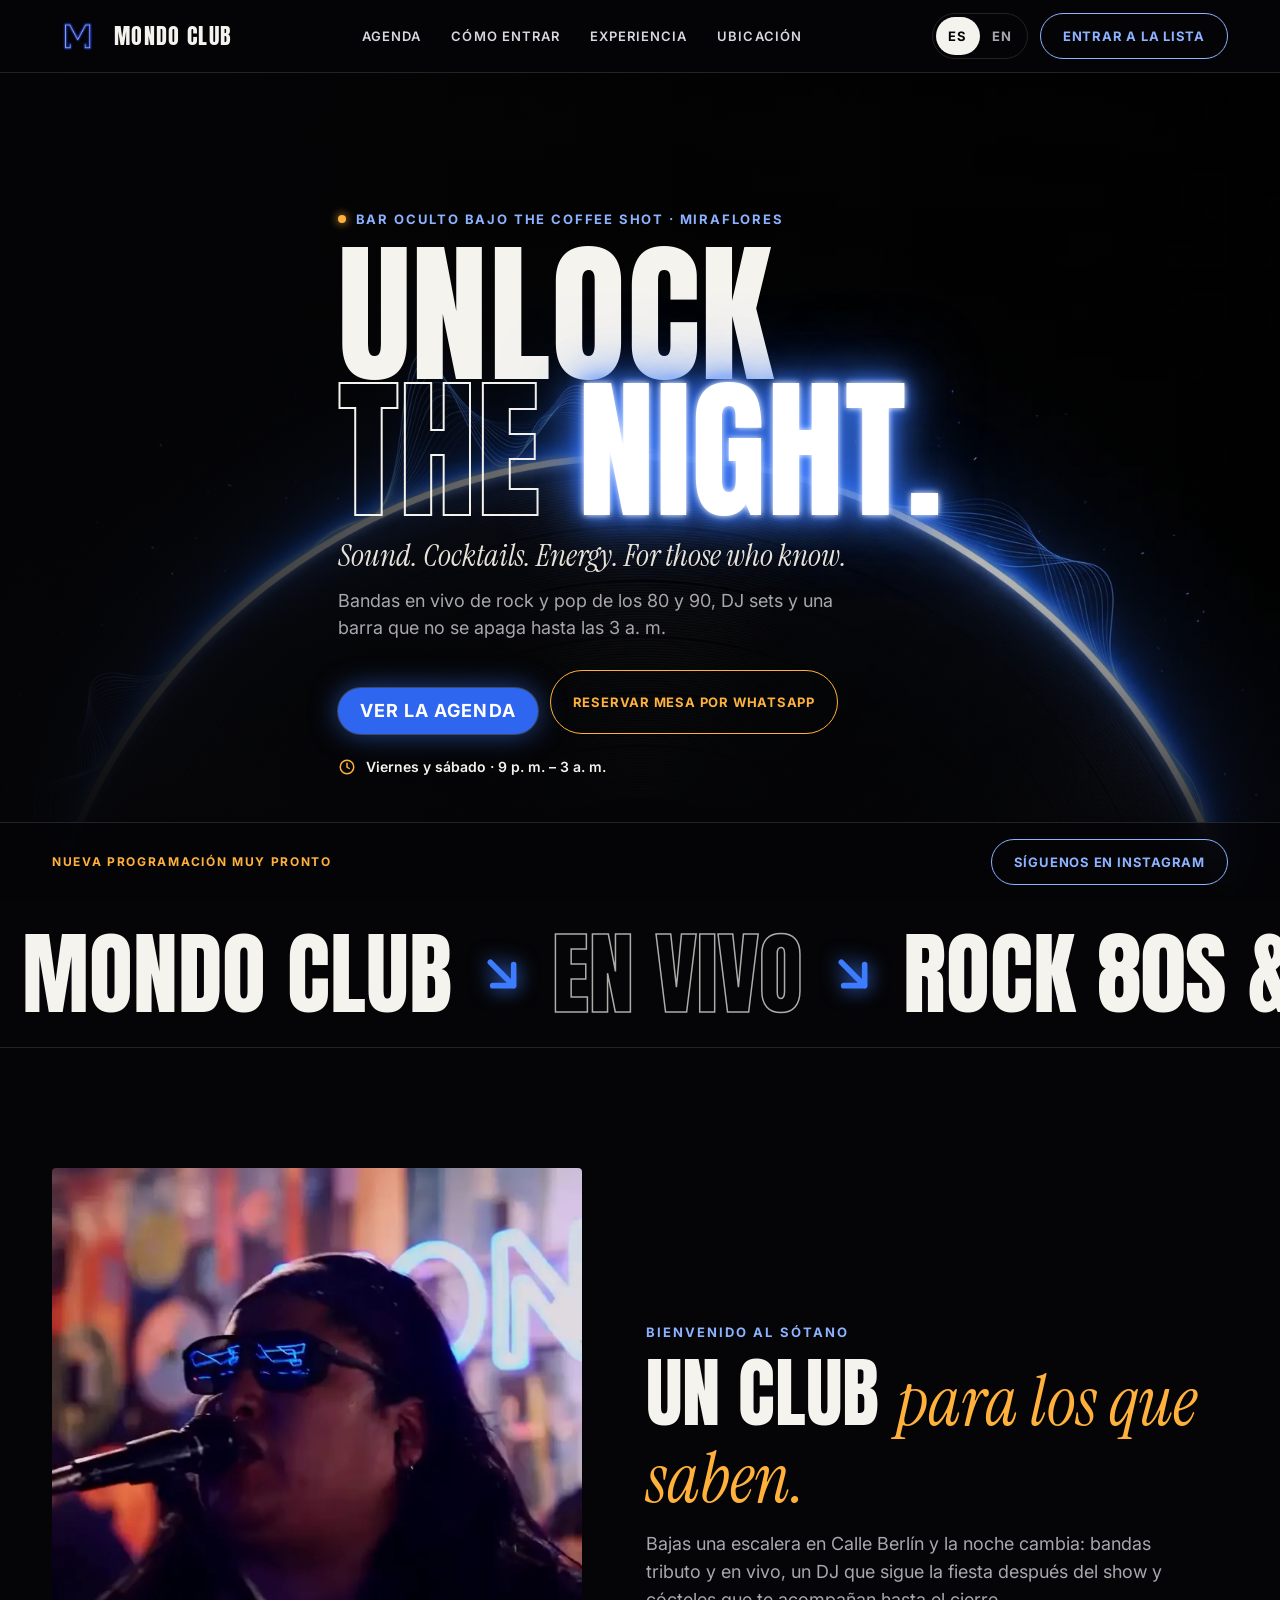
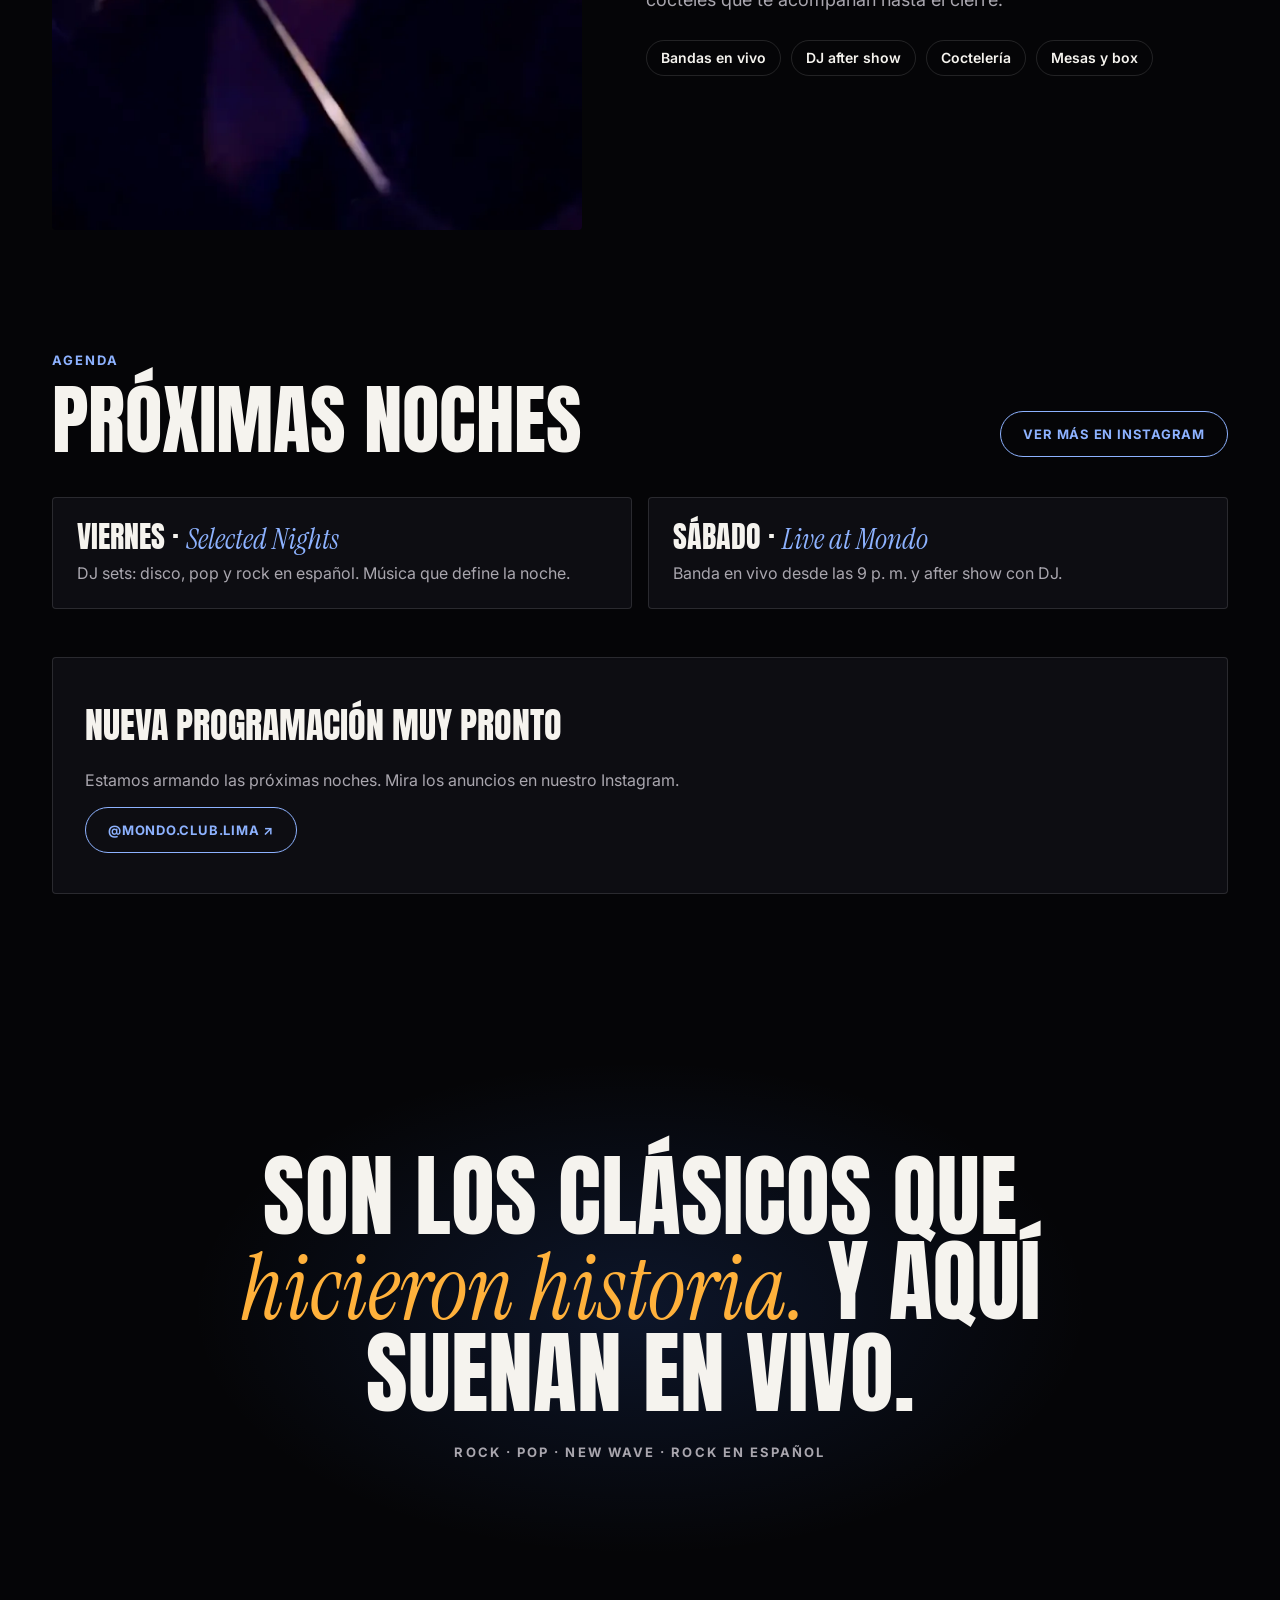
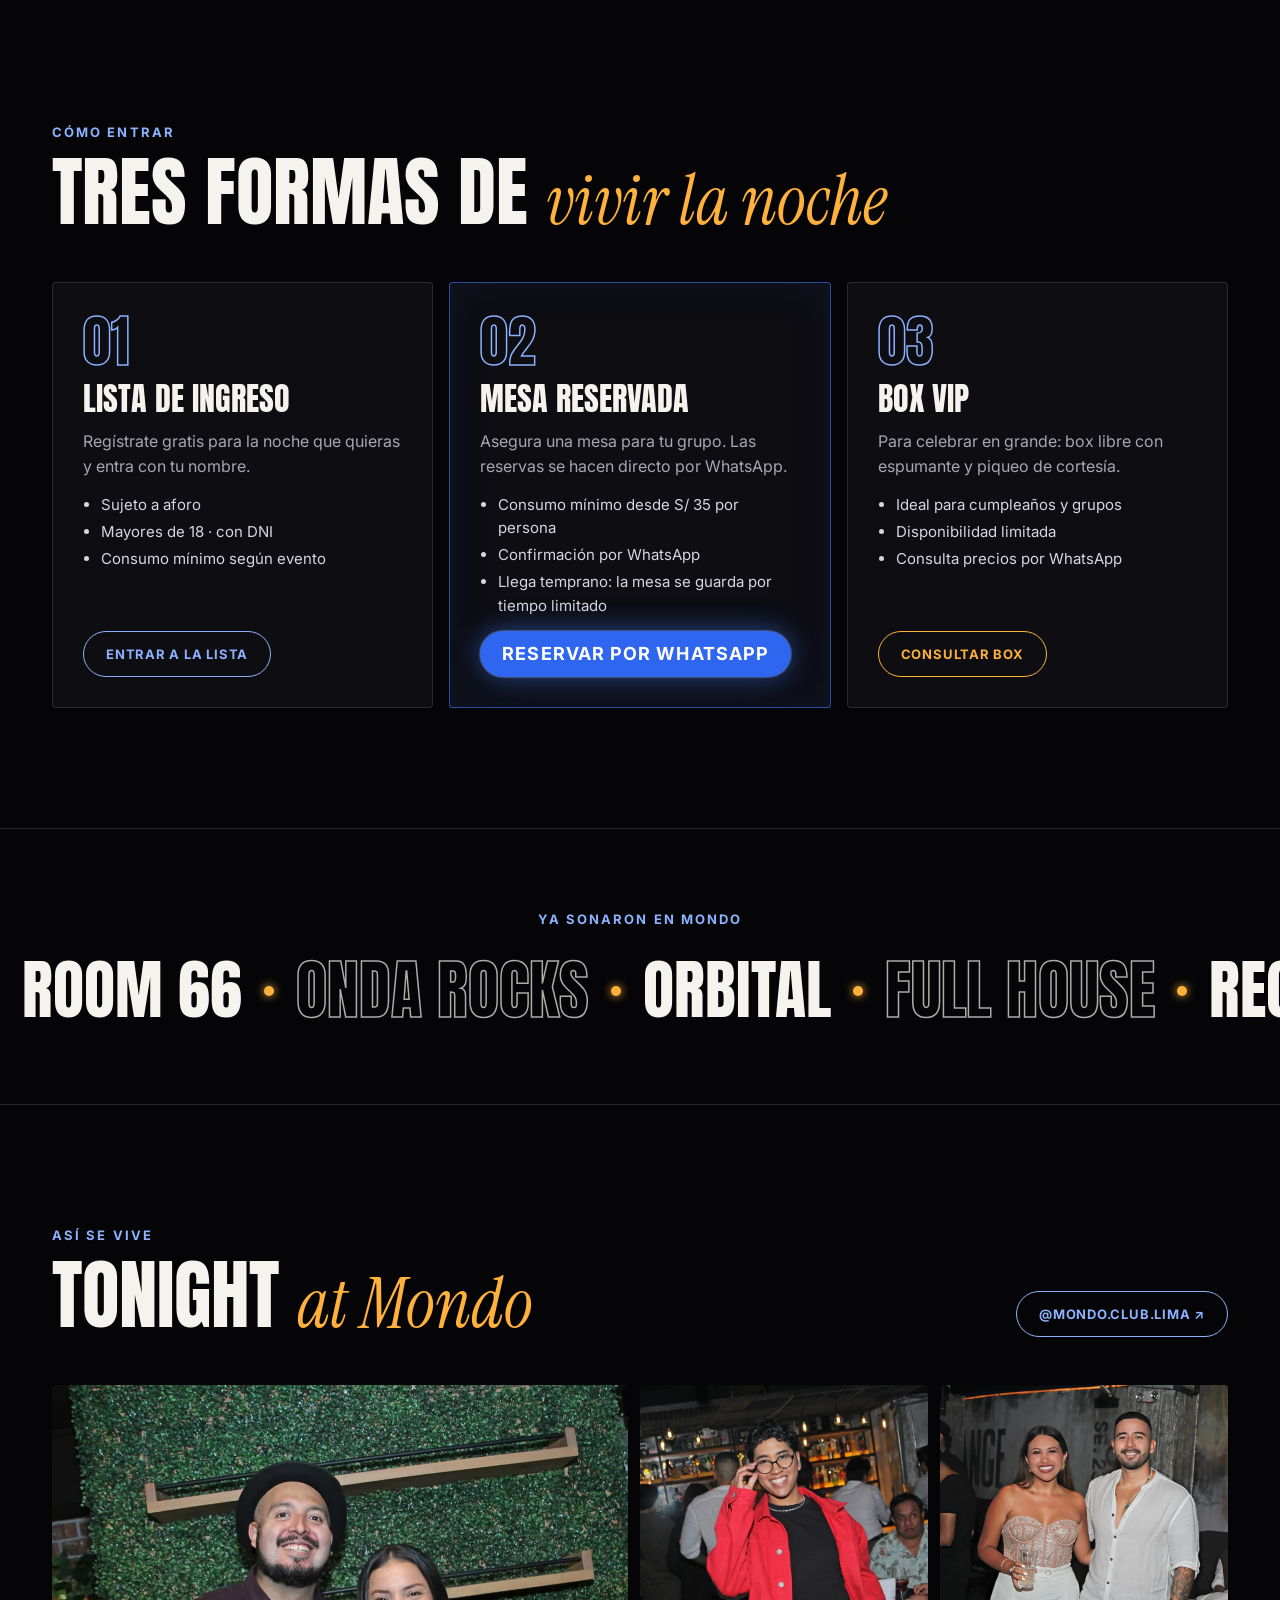
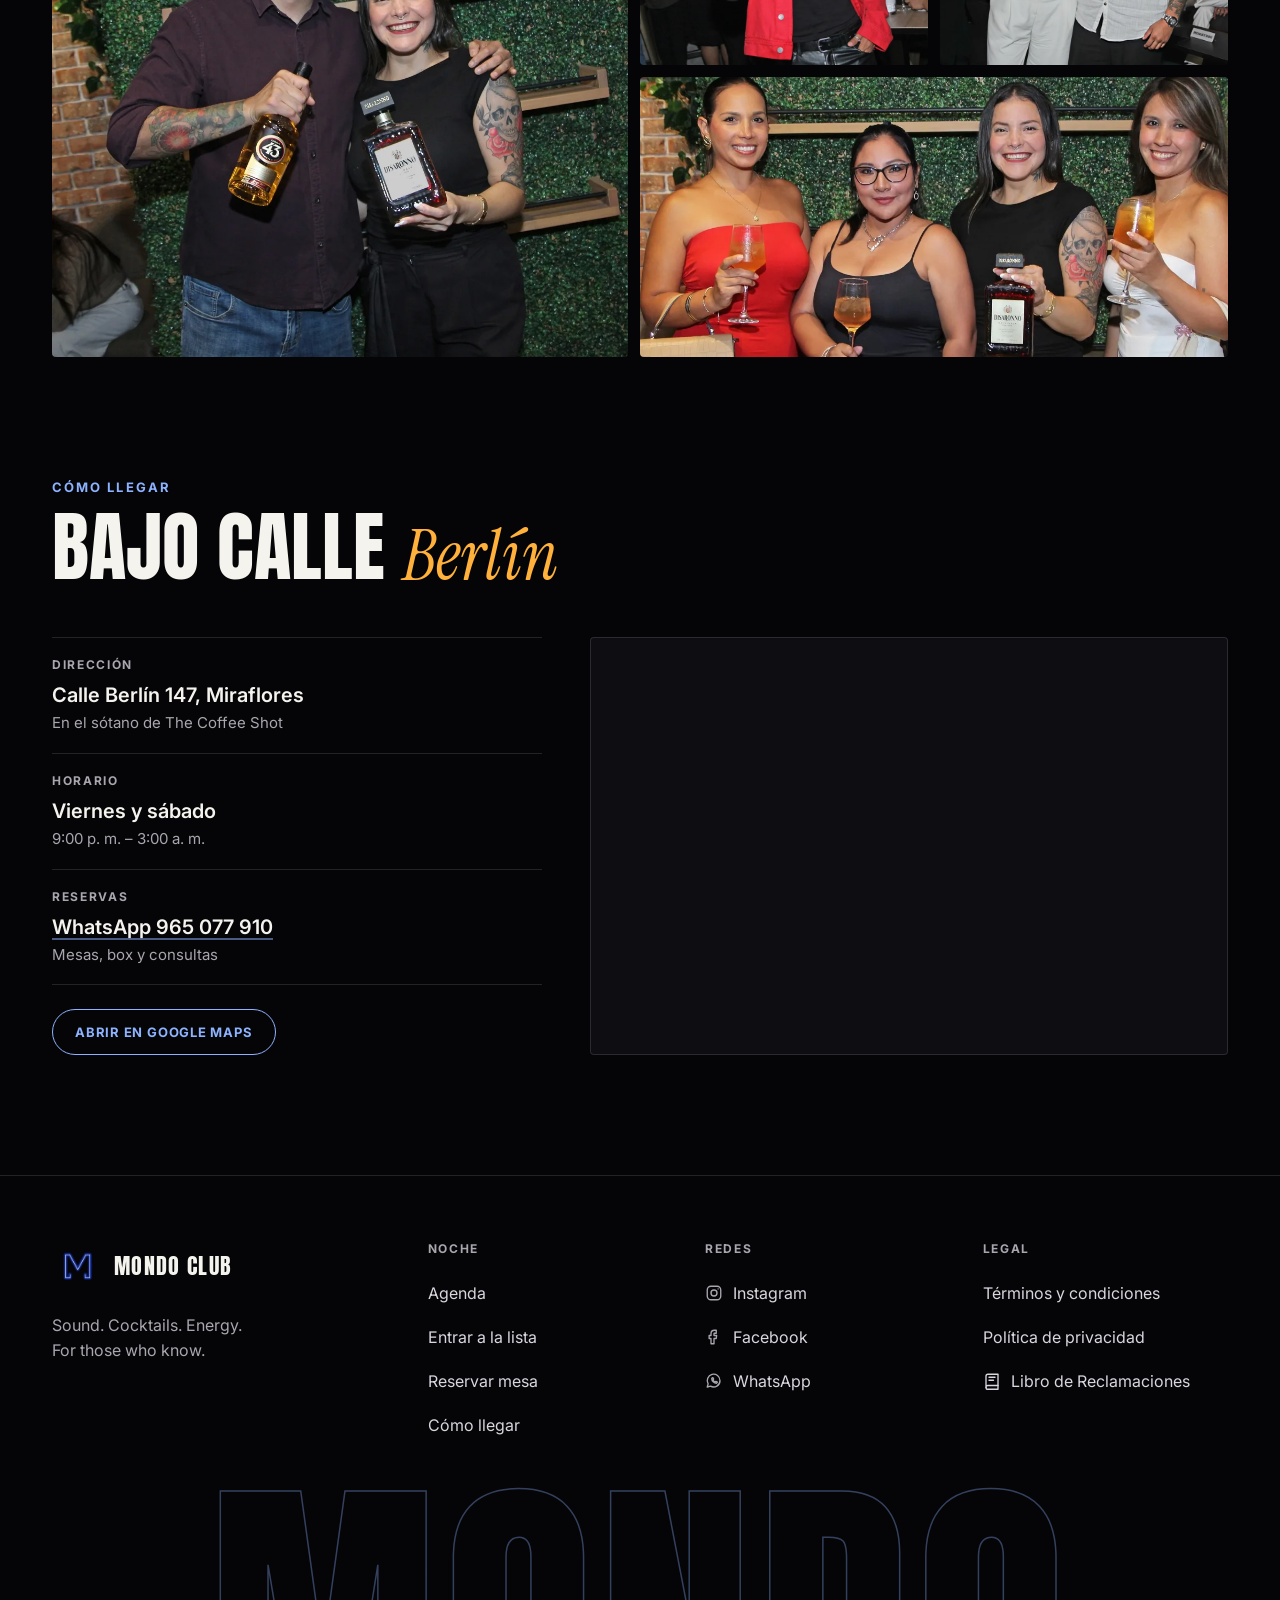
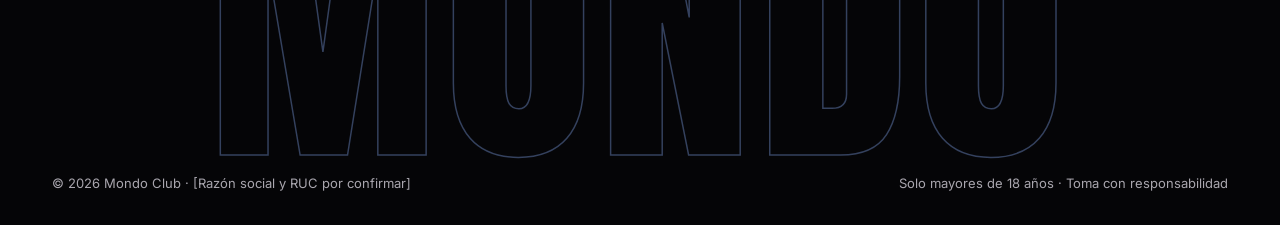
==== commit 8e4f44fb: "feat: video del reel en "Bienvenido al sótano" Reemplaza la foto de la sección por un clip del reel " ====
--- a/index.html
+++ b/index.html
@@ -87,7 +87,7 @@
 <!-- ===== Welcome ===== -->
 <section class="sec" id="experiencia" aria-labelledby="welcome-h">
   <div class="wrap welcome rv">
-    <figure class="photo welcome-ph"><img src="assets/img/photos/banda-en-vivo.webp" alt="" data-i18n-alt="welcome.img" loading="lazy" width="1000" height="1320"></figure>
+    <figure class="photo welcome-ph"><video class="welcome-vid" data-src="assets/video/sotano.mp4" poster="assets/img/photos/sotano-poster.webp" muted loop playsinline preload="none" width="720" height="900" data-i18n-aria="welcome.img"></video></figure>
     <div>
       <p class="eyebrow" data-i18n="welcome.eyebrow">Bienvenido al sótano</p>
       <h2 class="h2" id="welcome-h"><span data-i18n="welcome.h1">Un club</span> <em data-i18n="welcome.h2">para los que saben.</em></h2>
--- a/css/styles.css
+++ b/css/styles.css
@@ -112,7 +112,7 @@
 .p{margin:18px 0 0;max-width:560px;font-size:18px;color:var(--muted)}
 .sec-head{display:flex;flex-wrap:wrap;align-items:flex-end;justify-content:space-between;gap:20px}
 .photo{position:relative;margin:0;overflow:hidden;border-radius:4px;background:var(--bg-2)}
-.photo img{width:100%;height:100%;object-fit:cover;display:block}
+.photo img,.photo video{width:100%;height:100%;object-fit:cover;display:block}
 .rv-on .rv{opacity:0;transform:translateY(18px);transition:opacity .8s ease-out,transform .8s ease-out}
 .rv-on .rv[data-in]{opacity:1;transform:none}
 
